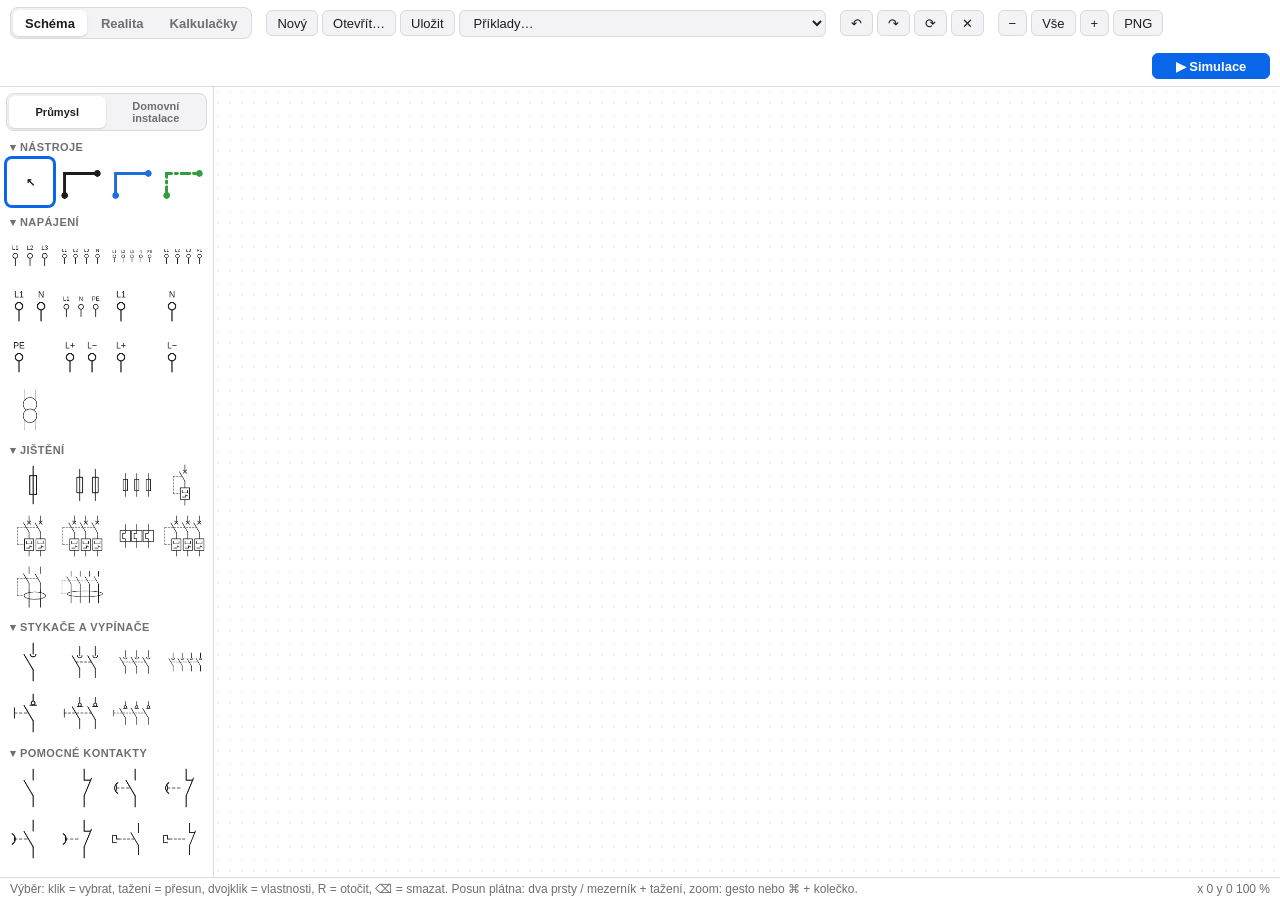
==== docs/index.html @ f7c658c0 "ElectroSchool – simulátor elektrických schémat (web + macOS) Schéma podle ČSN EN 60617, realistické " ====
<!doctype html>
<html lang="cs">
<head>
<meta charset="utf-8">
<meta name="viewport" content="width=device-width, initial-scale=1">
<title>ElectroSchool</title>
<meta name="description" content="ElectroSchool – simulátor elektrických schémat: schéma, realistické zapojení s barevnými vodiči, simulace a kalkulačky pro elektrikáře.">
<meta name="theme-color" content="#1e1e20">
<link rel="icon" type="image/png" href="icon-192.png">
<link rel="apple-touch-icon" href="icon-192.png">
<link rel="manifest" href="manifest.webmanifest">
<link rel="stylesheet" href="style.css">
</head>
<body>
<header id="bar">
  <div class="tabs" role="tablist">
    <button class="tab active" data-tab="schema" role="tab">Schéma</button>
    <button class="tab" data-tab="real" role="tab">Realita</button>
    <button class="tab" data-tab="calc" role="tab">Kalkulačky</button>
  </div>
  <div class="grp ed">
    <button data-cmd="new" title="Nové schéma (⌘N)">Nový</button>
    <button data-cmd="open" title="Otevřít .cad (⌘O)">Otevřít…</button>
    <button data-cmd="save" title="Uložit (⌘S)">Uložit</button>
    <select id="examples" title="Ukázková schémata"><option value="">Příklady…</option></select>
  </div>
  <div class="grp ed">
    <button data-cmd="undo" title="Zpět (⌘Z)">↶</button>
    <button data-cmd="redo" title="Znovu (⇧⌘Z)">↷</button>
    <button data-cmd="rotate" title="Otočit (R)">⟳</button>
    <button data-cmd="delete" title="Smazat (⌫)">✕</button>
  </div>
  <div class="grp ed">
    <button data-cmd="zoomout" title="Oddálit">−</button>
    <button data-cmd="fit" title="Zobrazit vše">Vše</button>
    <button data-cmd="zoomin" title="Přiblížit">+</button>
    <button data-cmd="png" title="Exportovat obrázek PNG">PNG</button>
  </div>
  <div class="grp rl">
    <button data-cmd="rfrom" title="Natáhnout vodiče v realitě podle schématu">⇣ Zapojit podle schématu</button>
    <button data-cmd="rto" title="Nakreslit vodiče schématu podle zapojení v realitě">⇡ Překreslit schéma</button>
    <button data-cmd="rcmp" title="Najít rozdíly mezi zapojením v realitě a schématem">Porovnat</button>
  </div>
  <div class="grp right ed">
    <span id="simmsg"></span>
    <button id="simbtn" data-cmd="sim" class="primary" title="Spustit / zastavit simulaci (⌘R)">▶ Simulace</button>
  </div>
</header>
<main>
  <aside id="palette" class="pal"></aside>
  <aside id="rpalette" class="pal"></aside>
  <div id="stage"><canvas id="cv"></canvas></div>
</main>
<div id="calcview"></div>
<footer id="status"><span id="hint"></span><span id="pos"></span></footer>

<dialog id="dlg"><form method="dialog" id="dlgform"></form></dialog>
<input type="file" id="file" accept=".cad,.CAD" hidden>

<script src="core.js"></script>
<script src="symbols.js"></script>
<script src="real.js"></script>
<script src="examples.js"></script>
<script src="calc.js"></script>
<script src="ui.js"></script>
<script>
  // offline režim webové verze (v aplikaci pro macOS se nepoužívá)
  if ('serviceWorker' in navigator && /^https?:$/.test(location.protocol) && !(window.webkit && window.webkit.messageHandlers && window.webkit.messageHandlers.es))
    navigator.serviceWorker.register('sw.js').catch(() => {});
</script>
</body>
</html>
---- docs/style.css ----
:root {
  --bg: #f3f3f5; --panel: #ffffff; --line: #d9d9de; --text: #1d1d1f; --muted: #6e6e73; --accent: #0a66e8; --hover: #ececf0; --paper-edge: #c9c9cf;
}
@media (prefers-color-scheme: dark) {
  :root { --bg: #1e1e20; --panel: #2a2a2d; --line: #3d3d42; --text: #f2f2f4; --muted: #a0a0a6; --accent: #4c9bff; --hover: #38383c; --paper-edge: #000; }
}
* { box-sizing: border-box; }
html, body { height: 100%; margin: 0; }
body { display: flex; flex-direction: column; background: var(--bg); color: var(--text); font: 13px -apple-system, BlinkMacSystemFont, "Helvetica Neue", Arial, sans-serif; user-select: none; -webkit-user-select: none; overflow: hidden; }
#bar { display: flex; gap: 14px; align-items: center; padding: 7px 10px; background: var(--panel); border-bottom: 1px solid var(--line); flex-wrap: wrap; }
.grp { display: flex; gap: 4px; align-items: center; }
.grp.right { margin-left: auto; }
button, select { font: inherit; color: var(--text); background: var(--bg); border: 1px solid var(--line); border-radius: 6px; padding: 4px 10px; min-height: 26px; cursor: pointer; }
button:hover, select:hover { background: var(--hover); }
button.primary { background: var(--accent); border-color: var(--accent); color: #fff; font-weight: 600; min-width: 118px; }
button.primary.running { background: #d92b2b; border-color: #d92b2b; }
#simmsg { color: #d92b2b; font-weight: 600; margin-right: 8px; max-width: 420px; white-space: nowrap; overflow: hidden; text-overflow: ellipsis; }
main { flex: 1; display: flex; min-height: 0; }
.pal { width: 214px; overflow-y: auto; background: var(--panel); border-right: 1px solid var(--line); padding: 6px; flex-shrink: 0; }
.pal h3 { margin: 10px 4px 4px; font-size: 11px; text-transform: uppercase; letter-spacing: .04em; color: var(--muted); font-weight: 600; cursor: pointer; }
.pal h3:first-child { margin-top: 2px; }
.pal h3::before { content: "▾ "; }
.pal h3.closed::before { content: "▸ "; }
.pal h3.closed + .items { display: none; }
.items { display: grid; grid-template-columns: repeat(4, 1fr); gap: 3px; }
.tool { aspect-ratio: 1; border: 1px solid transparent; border-radius: 6px; background: #fff; padding: 0; min-height: 0; display: grid; place-items: center; overflow: hidden; }
@media (prefers-color-scheme: dark) { .tool { background: #e9e9ee; } }
.tool canvas { width: 100%; height: 100%; display: block; }
.tool.text { font-size: 11px; color: #1d1d1f; font-weight: 600; }
.tool:hover { border-color: var(--muted); }
.tool.active { border-color: var(--accent); box-shadow: 0 0 0 2px var(--accent); }
body.simulating .pal { opacity: .35; pointer-events: none; }
#stage { flex: 1; position: relative; min-width: 0; background: #8f9299; }
@media (prefers-color-scheme: dark) { #stage { background: #151517; } }
#cv { position: absolute; inset: 0; width: 100%; height: 100%; display: block; }
#status { display: flex; justify-content: space-between; gap: 12px; padding: 4px 10px; background: var(--panel); border-top: 1px solid var(--line); color: var(--muted); font-size: 12px; white-space: nowrap; overflow: hidden; }
#hint { overflow: hidden; text-overflow: ellipsis; }
dialog { border: 1px solid var(--line); border-radius: 12px; background: var(--panel); color: var(--text); padding: 18px; min-width: 320px; max-width: 460px; box-shadow: 0 20px 60px rgba(0,0,0,.35); user-select: text; -webkit-user-select: text; }
dialog::backdrop { background: rgba(0,0,0,.3); }
dialog h2 { margin: 0 0 12px; font-size: 15px; }
dialog p { margin: 0 0 12px; line-height: 1.45; color: var(--muted); }
dialog label { display: grid; grid-template-columns: 120px 1fr; gap: 8px; align-items: center; margin: 6px 0; }
dialog input, dialog select, dialog textarea { font: inherit; padding: 5px 7px; border: 1px solid var(--line); border-radius: 6px; background: var(--bg); color: var(--text); width: 100%; min-width: 0; }
dialog .terms { display: grid; grid-template-columns: repeat(4, 1fr); gap: 6px; margin: 6px 0; }
dialog .btns { display: flex; justify-content: flex-end; gap: 8px; margin-top: 16px; }
dialog .btns button { min-width: 80px; }

/* záložky */
.tabs { display: flex; background: var(--bg); border: 1px solid var(--line); border-radius: 8px; padding: 2px; gap: 2px; }
.tab { border: 0; background: transparent; border-radius: 6px; padding: 4px 12px; font-weight: 600; color: var(--muted); }
.tab.active { background: var(--panel); color: var(--text); box-shadow: 0 1px 2px rgba(0,0,0,.15); }
#calcview { display: none; flex: 1; overflow-y: auto; padding: 16px; user-select: text; -webkit-user-select: text; }
body.calc main, body.calc #status, body.calc .grp.ed { display: none; }
body.calc #calcview { display: block; }
.calcgrid { display: grid; grid-template-columns: repeat(auto-fill, minmax(340px, 1fr)); gap: 14px; max-width: 1500px; margin: 0 auto; align-items: start; }
.card { background: var(--panel); border: 1px solid var(--line); border-radius: 12px; padding: 14px 16px; }
.card h2 { margin: 0; font-size: 15px; }
.card .sub { margin: 2px 0 10px; color: var(--muted); font-size: 12px; }
.fields label { display: grid; grid-template-columns: 1fr 120px 44px; gap: 8px; align-items: center; margin: 5px 0; }
.fields label span { color: var(--text); }
.fields input, .fields select { font: inherit; padding: 4px 7px; border: 1px solid var(--line); border-radius: 6px; background: var(--bg); color: var(--text); width: 100%; min-width: 0; text-align: right; }
.fields select { text-align: left; grid-column: 2 / 4; }
.card[data-id="resist"] .fields label { grid-template-columns: 70px 1fr 30px; }
.card[data-id="resist"] .fields input { text-align: left; }
.fields i { font-style: normal; color: var(--muted); }
.out { margin-top: 10px; border-top: 1px solid var(--line); padding-top: 8px; }
.out table { width: 100%; border-collapse: collapse; }
.out td { padding: 3px 0; vertical-align: top; }
.out td:last-child { text-align: right; white-space: nowrap; font-variant-numeric: tabular-nums; padding-left: 10px; }
.out tr.hl td:last-child { font-weight: 700; color: var(--accent); }
.out .note { color: var(--muted); font-size: 12px; margin: 6px 0 0; line-height: 1.4; }
.out .warn { color: #c25400; font-size: 12px; margin: 6px 0 0; font-weight: 600; }
.out .err { color: var(--muted); margin: 0; }

/* realita */
#rpalette, .grp.rl { display: none; }
body.real #palette { display: none; }
body.real #rpalette { display: block; }
body.real .grp.rl { display: flex; }
body.real button[data-cmd="rotate"] { display: none; }
body.calc .grp.rl { display: none; }
.pal .swatch { aspect-ratio: 1; min-height: 0; padding: 0; border-radius: 50%; border: 2px solid var(--line); }
.pal .swatch.active { box-shadow: 0 0 0 2px var(--accent); border-color: #fff; }
#rpalette .items { grid-template-columns: repeat(4, 1fr); }
#rpalette .items:has(.swatch) { grid-template-columns: repeat(5, 1fr); gap: 6px; padding: 2px 4px; }
.pal h3 small { display: block; font-size: 10px; font-weight: 400; text-transform: none; letter-spacing: 0; color: var(--muted); opacity: .8; margin: 1px 0 0 12px; }
.setpick { display: flex; background: var(--bg); border: 1px solid var(--line); border-radius: 8px; padding: 2px; gap: 2px; margin: 0 0 6px; }
.setpick button { flex: 1; border: 0; background: transparent; padding: 4px 4px; font-size: 11px; font-weight: 600; color: var(--muted); min-height: 24px; }
.setpick button.active { background: var(--panel); color: var(--text); box-shadow: 0 1px 2px rgba(0,0,0,.15); }

/* kalkulačky: sekce a vyhledávání */
.calctop { position: sticky; top: -16px; z-index: 2; background: var(--bg); padding: 4px 0 10px; margin: -4px auto 0; max-width: 1500px; display: flex; flex-wrap: wrap; gap: 8px 14px; align-items: center; border-bottom: 1px solid var(--line); }
.calctop input { font: inherit; padding: 6px 10px; border: 1px solid var(--line); border-radius: 8px; background: var(--panel); color: var(--text); width: 320px; max-width: 100%; }
.calctop nav { display: flex; flex-wrap: wrap; gap: 4px; }
.calctop nav button { padding: 4px 10px; border-radius: 14px; font-size: 12px; }
.calcsec { max-width: 1500px; margin: 18px auto 10px; font-size: 13px; text-transform: uppercase; letter-spacing: .05em; color: var(--muted); font-weight: 700; }
.fields label:has(select) { grid-template-columns: 1fr 220px; }
.fields label:has(select) select { grid-column: 2; }
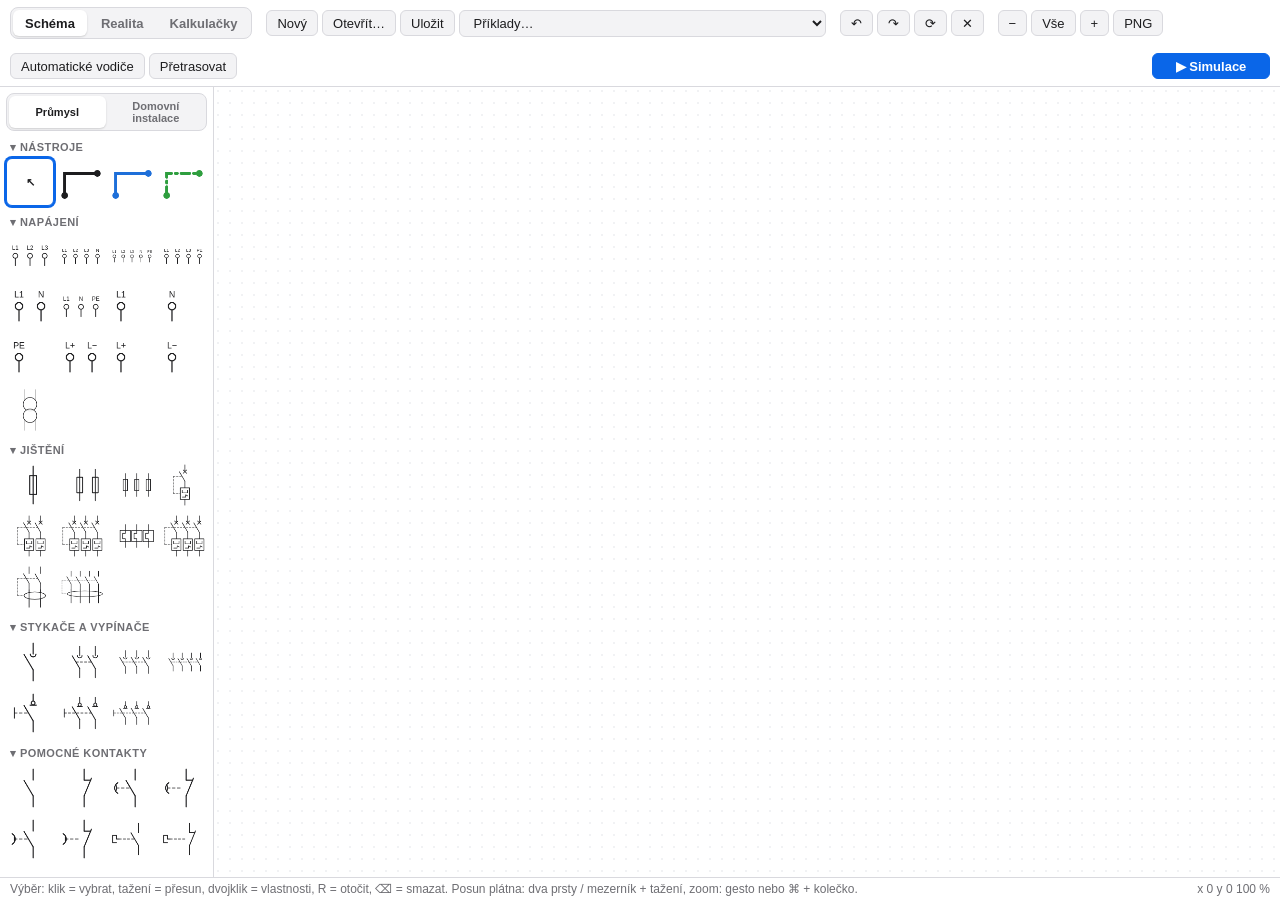
==== commit 1e54e554: "Schéma: automatické vodiče (klepnout na dva body, přetrasování všech bez překryvů), lupa pod prstem " ====
--- a/docs/index.html
+++ b/docs/index.html
@@ -2,7 +2,7 @@
 <html lang="cs">
 <head>
 <meta charset="utf-8">
-<meta name="viewport" content="width=device-width, initial-scale=1">
+<meta name="viewport" content="width=device-width, initial-scale=1, maximum-scale=1, user-scalable=no, viewport-fit=cover">
 <title>ElectroSchool</title>
 <meta name="description" content="ElectroSchool – simulátor elektrických schémat: schéma, realistické zapojení s barevnými vodiči, simulace a kalkulačky pro elektrikáře.">
 <meta name="theme-color" content="#1e1e20">
@@ -36,10 +36,19 @@
     <button data-cmd="zoomin" title="Přiblížit">+</button>
     <button data-cmd="png" title="Exportovat obrázek PNG">PNG</button>
   </div>
+  <div class="grp sc">
+    <button id="autort" data-cmd="autoroute" title="Vodič: klepnete na dva body a všechny vodiče se automaticky přepočítají bez překryvů">Automatické vodiče</button>
+    <button data-cmd="reroute" title="Přepočítat všechny vodiče schématu tak, aby se nepřekrývaly">Přetrasovat</button>
+  </div>
   <div class="grp rl">
     <button data-cmd="rfrom" title="Natáhnout vodiče v realitě podle schématu">⇣ Zapojit podle schématu</button>
     <button data-cmd="rto" title="Nakreslit vodiče schématu podle zapojení v realitě">⇡ Překreslit schéma</button>
     <button data-cmd="rcmp" title="Najít rozdíly mezi zapojením v realitě a schématem">Porovnat</button>
+  </div>
+  <div class="grp rl">
+    <select id="wnorm" title="Norma pro barvy vodičů"></select>
+    <button data-cmd="rnorm" title="Obarvit všechny vodiče podle funkce a zvolené normy">Přebarvit podle normy</button>
+    <button data-cmd="rchk" title="Najít vodiče, jejichž barva neodpovídá normě">Kontrola barev</button>
   </div>
   <div class="grp right ed">
     <span id="simmsg"></span>
--- a/docs/style.css
+++ b/docs/style.css
@@ -96,3 +96,22 @@
 .calcsec { max-width: 1500px; margin: 18px auto 10px; font-size: 13px; text-transform: uppercase; letter-spacing: .05em; color: var(--muted); font-weight: 700; }
 .fields label:has(select) { grid-template-columns: 1fr 220px; }
 .fields label:has(select) select { grid-column: 2; }
+.pal .swatch.auto { color: #fff; font-weight: 800; font-size: 13px; text-shadow: 0 0 3px #000; }
+#wnorm { max-width: 260px; }
+
+/* dotyk (iPad) */
+#cv { touch-action: none; -webkit-touch-callout: none; }
+html { -webkit-text-size-adjust: 100%; -webkit-tap-highlight-color: transparent; }
+@media (pointer: coarse) {
+  button, select { min-height: 34px; padding: 5px 12px; }
+  .tab { padding: 6px 14px; }
+  .pal { width: 240px; }
+  .setpick button { min-height: 32px; }
+  dialog input, dialog select { padding: 8px 9px; font-size: 16px; }
+  .fields input, .fields select, .calctop input { font-size: 16px; }
+}
+body.ios #bar { padding-top: max(7px, env(safe-area-inset-top)); padding-left: max(10px, env(safe-area-inset-left)); padding-right: max(10px, env(safe-area-inset-right)); }
+body.ios #status { padding-bottom: max(4px, env(safe-area-inset-bottom)); }
+@media (pointer: coarse) { button[data-cmd="undo"], button[data-cmd="redo"], button[data-cmd="rotate"], button[data-cmd="delete"] { font-size: 18px; min-width: 42px; padding: 0 8px; } }
+body.real .grp.sc, body.calc .grp.sc { display: none; }
+#autort.on { background: var(--accent); border-color: var(--accent); color: #fff; }
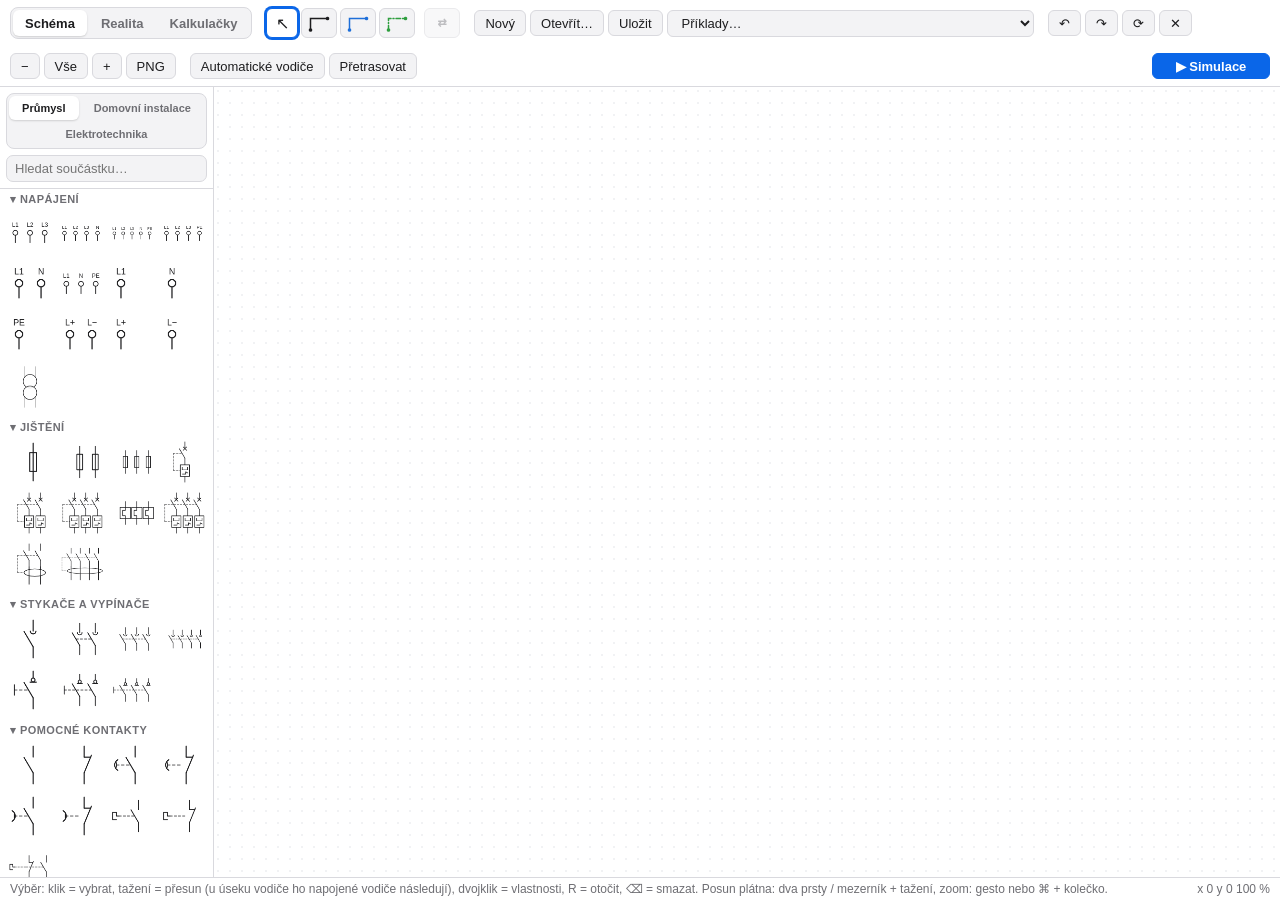
==== commit 069e7ad5: "Elektrotechnika a desky Arduino, vyhledávání v paletě, nástroje v liště, zkratka Q Co-Authored-By: C" ====
--- a/docs/index.html
+++ b/docs/index.html
@@ -18,6 +18,8 @@
     <button class="tab" data-tab="real" role="tab">Realita</button>
     <button class="tab" data-tab="calc" role="tab">Kalkulačky</button>
   </div>
+  <div class="grp tl" id="tbs" title="Nástroje"></div>
+  <div class="grp tl" id="tbr" title="Nástroje"></div>
   <div class="grp ed">
     <button data-cmd="new" title="Nové schéma (⌘N)">Nový</button>
     <button data-cmd="open" title="Otevřít .cad (⌘O)">Otevřít…</button>
@@ -68,6 +70,7 @@
 
 <script src="core.js"></script>
 <script src="symbols.js"></script>
+<script src="elec.js"></script>
 <script src="real.js"></script>
 <script src="examples.js"></script>
 <script src="calc.js"></script>
--- a/docs/style.css
+++ b/docs/style.css
@@ -115,3 +115,26 @@
 @media (pointer: coarse) { button[data-cmd="undo"], button[data-cmd="redo"], button[data-cmd="rotate"], button[data-cmd="delete"] { font-size: 18px; min-width: 42px; padding: 0 8px; } }
 body.real .grp.sc, body.calc .grp.sc { display: none; }
 #autort.on { background: var(--accent); border-color: var(--accent); color: #fff; }
+
+/* nástroje v horní liště */
+.grp.tl { gap: 3px; }
+#tbr, body.real #tbs, body.calc .grp.tl { display: none; }
+body.real #tbr { display: flex; }
+.tbt { min-width: 32px; height: 30px; padding: 0 5px; display: grid; place-items: center; font-size: 16px; }
+.tbt canvas { width: 24px; height: 24px; display: block; }
+.tbt.active { border-color: var(--accent); box-shadow: 0 0 0 2px var(--accent); background: var(--panel); }
+.tbt.last { margin-left: 6px; }
+.tbt.last.empty { opacity: .55; }
+@media (prefers-color-scheme: dark) { .tbt canvas { background: #e9e9ee; border-radius: 4px; } }
+@media (pointer: coarse) { .tbt { min-width: 40px; height: 36px; } .tbt canvas { width: 28px; height: 28px; } }
+/* hlavička palety: sady + hledání (zůstává nahoře) */
+.palhead { position: sticky; top: -6px; z-index: 3; background: var(--panel); margin: -6px -6px 4px; padding: 6px 6px 6px; border-bottom: 1px solid var(--line); }
+.setpick { flex-wrap: wrap; }
+.setpick button { flex: 1 1 auto; }
+.palsearch { font: inherit; width: 100%; padding: 5px 8px; border: 1px solid var(--line); border-radius: 7px; background: var(--bg); color: var(--text); }
+@media (pointer: coarse) { .palsearch { font-size: 16px; padding: 7px 9px; } }
+.palnote { color: var(--muted); font-size: 12px; line-height: 1.4; margin: 10px 4px; }
+/* editor programu Arduina */
+dialog:has(textarea.code) { max-width: min(860px, 94vw); width: 860px; }
+textarea.code { width: 100%; height: 340px; font: 12px/1.45 Menlo, Monaco, monospace; tab-size: 2; white-space: pre; resize: vertical; margin-top: 6px; border: 1px solid var(--line); border-radius: 6px; padding: 8px; background: var(--bg); color: var(--text); }
+@media (pointer: coarse) { textarea.code { font-size: 14px; height: 300px; } }
